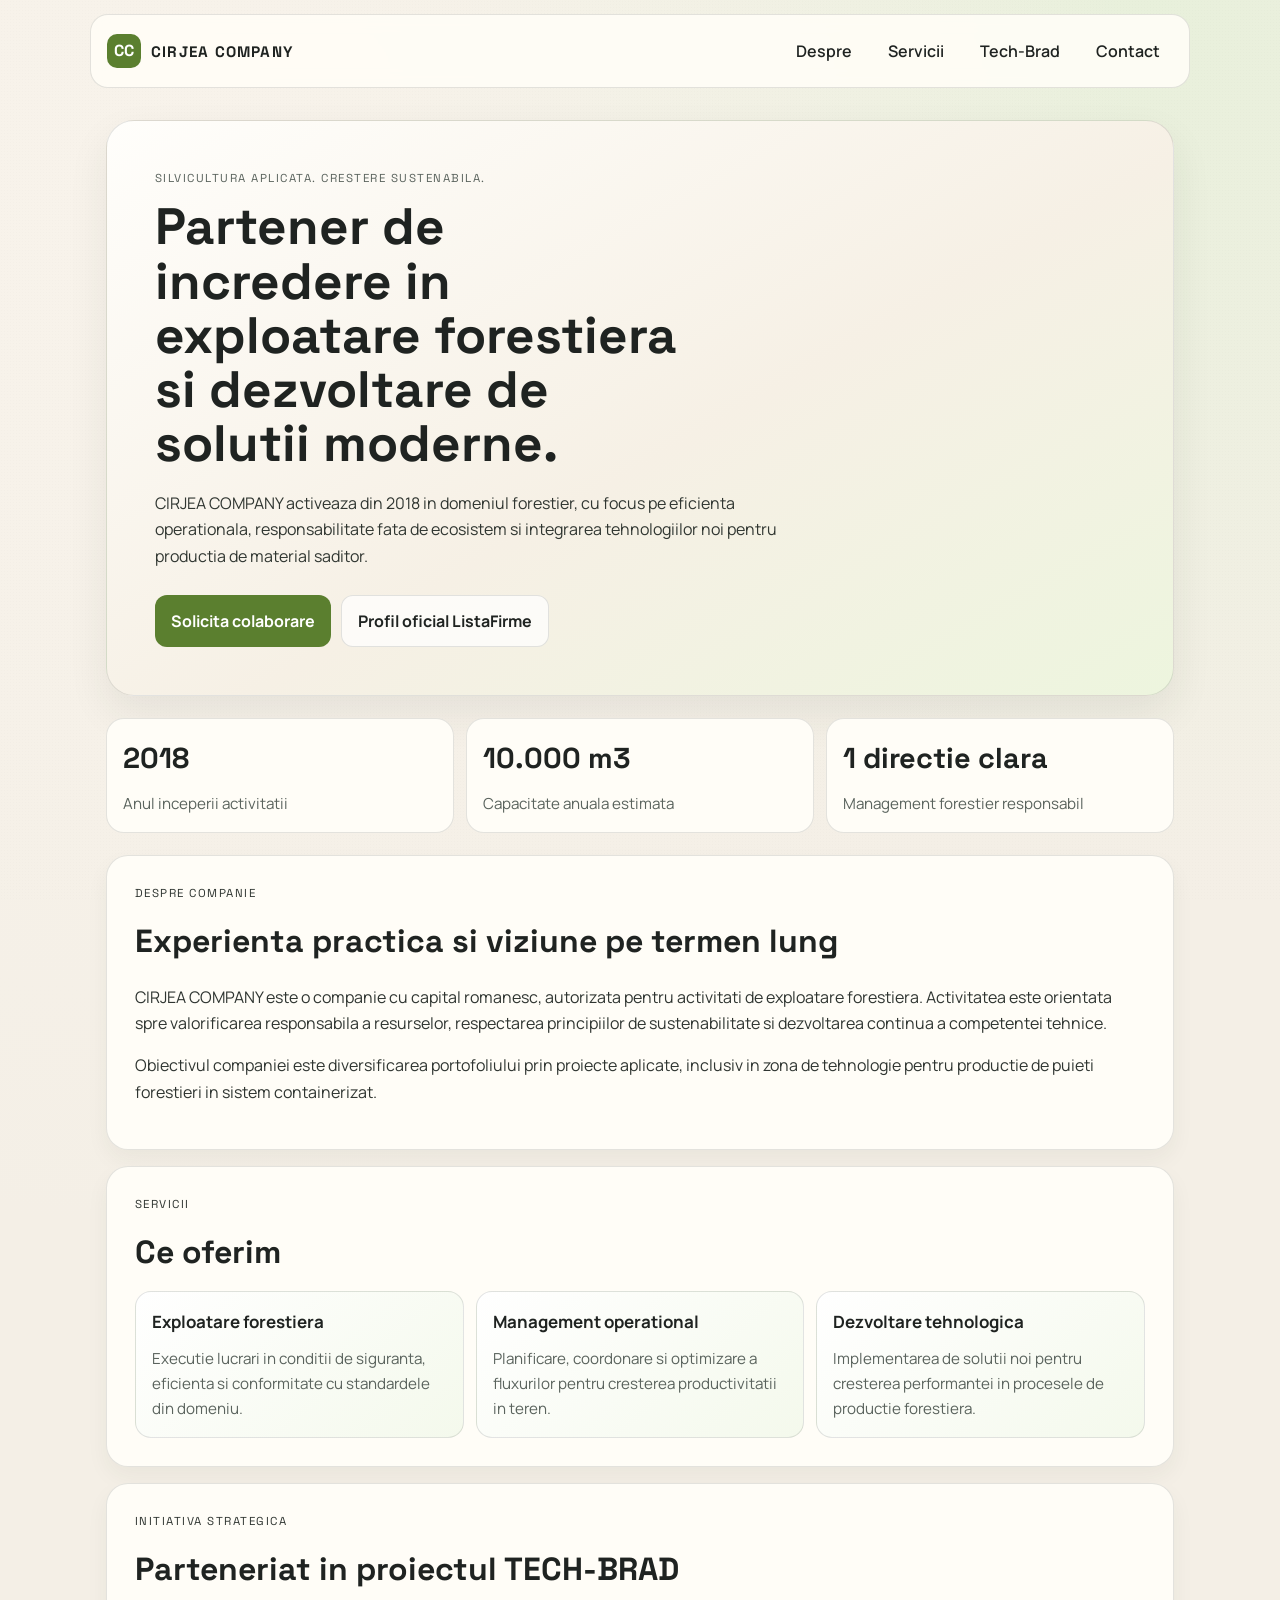
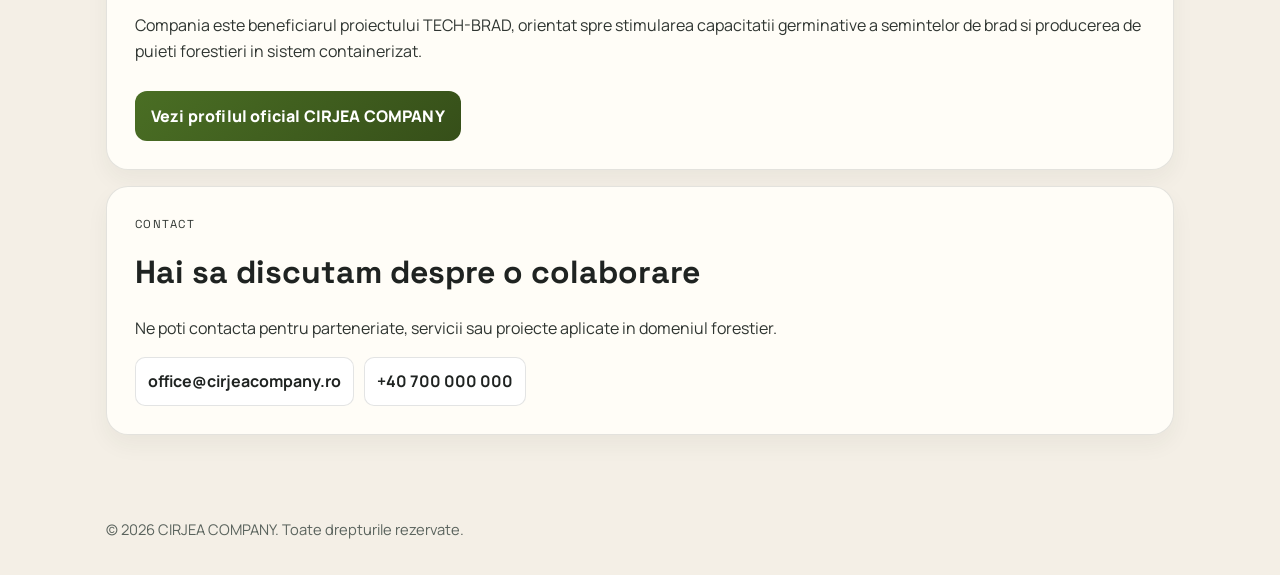
==== index.html @ 81d61fae "Initial CIRJEA site" ====
<!doctype html>
<html lang="ro">
<head>
  <meta charset="utf-8">
  <meta name="viewport" content="width=device-width, initial-scale=1">
  <meta name="description" content="CIRJEA COMPANY - servicii de exploatare forestiera si management durabil al resurselor naturale.">
  <title>CIRJEA COMPANY | Silvicultura si Exploatare Forestiera</title>
  <link rel="preconnect" href="https://fonts.googleapis.com">
  <link rel="preconnect" href="https://fonts.gstatic.com" crossorigin>
  <link href="https://fonts.googleapis.com/css2?family=Manrope:wght@400;500;700;800&family=Space+Grotesk:wght@500;700&display=swap" rel="stylesheet">
  <link rel="stylesheet" href="style.css">
</head>
<body>
  <div class="noise" aria-hidden="true"></div>

  <header class="site-header">
    <a class="logo" href="#top" aria-label="CIRJEA COMPANY acasa">
      <span class="logo-mark">CC</span>
      <span class="logo-text">CIRJEA COMPANY</span>
    </a>

    <button class="menu-btn" id="menuBtn" aria-label="Deschide meniul" aria-expanded="false">
      <span></span>
      <span></span>
    </button>

    <nav class="site-nav" id="siteNav">
      <a href="#despre">Despre</a>
      <a href="#servicii">Servicii</a>
      <a href="#tech-brad">Tech-Brad</a>
      <a href="#contact">Contact</a>
    </nav>
  </header>

  <main id="top">
    <section class="hero reveal">
      <p class="kicker">Silvicultura aplicata. Crestere sustenabila.</p>
      <h1>Partener de incredere in exploatare forestiera si dezvoltare de solutii moderne.</h1>
      <p class="hero-text">
        CIRJEA COMPANY activeaza din 2018 in domeniul forestier, cu focus pe eficienta operationala,
        responsabilitate fata de ecosistem si integrarea tehnologiilor noi pentru productia de material saditor.
      </p>
      <div class="hero-actions">
        <a class="btn btn-primary" href="#contact">Solicita colaborare</a>
        <a class="btn btn-ghost" href="https://listafirme.ro/cirjea-company-srl-38892446/" target="_blank" rel="noopener">Profil oficial ListaFirme</a>
      </div>
    </section>

    <section class="stats reveal" aria-label="Date cheie companie">
      <article>
        <h2>2018</h2>
        <p>Anul inceperii activitatii</p>
      </article>
      <article>
        <h2>10.000 m3</h2>
        <p>Capacitate anuala estimata</p>
      </article>
      <article>
        <h2>1 directie clara</h2>
        <p>Management forestier responsabil</p>
      </article>
    </section>

    <section class="panel reveal" id="despre">
      <div class="panel-head">
        <p class="kicker">Despre companie</p>
        <h2>Experienta practica si viziune pe termen lung</h2>
      </div>
      <p>
        CIRJEA COMPANY este o companie cu capital romanesc, autorizata pentru activitati de exploatare forestiera.
        Activitatea este orientata spre valorificarea responsabila a resurselor, respectarea principiilor de sustenabilitate
        si dezvoltarea continua a competentei tehnice.
      </p>
      <p>
        Obiectivul companiei este diversificarea portofoliului prin proiecte aplicate, inclusiv in zona de tehnologie pentru
        productie de puieti forestieri in sistem containerizat.
      </p>
    </section>

    <section class="panel reveal" id="servicii">
      <div class="panel-head">
        <p class="kicker">Servicii</p>
        <h2>Ce oferim</h2>
      </div>
      <div class="service-grid">
        <article class="service-card">
          <h3>Exploatare forestiera</h3>
          <p>Executie lucrari in conditii de siguranta, eficienta si conformitate cu standardele din domeniu.</p>
        </article>
        <article class="service-card">
          <h3>Management operational</h3>
          <p>Planificare, coordonare si optimizare a fluxurilor pentru cresterea productivitatii in teren.</p>
        </article>
        <article class="service-card">
          <h3>Dezvoltare tehnologica</h3>
          <p>Implementarea de solutii noi pentru cresterea performantei in procesele de productie forestiera.</p>
        </article>
      </div>
    </section>

    <section class="panel reveal" id="tech-brad">
      <div class="panel-head">
        <p class="kicker">Initiativa strategica</p>
        <h2>Parteneriat in proiectul TECH-BRAD</h2>
      </div>
      <p>
        Compania este beneficiarul proiectului TECH-BRAD, orientat spre stimularea capacitatii germinative a semintelor
        de brad si producerea de puieti forestieri in sistem containerizat.
      </p>
      <a class="company-link" href="https://listafirme.ro/cirjea-company-srl-38892446/" target="_blank" rel="noopener">
        Vezi profilul oficial CIRJEA COMPANY
      </a>
    </section>

    <section class="panel reveal" id="contact">
      <div class="panel-head">
        <p class="kicker">Contact</p>
        <h2>Hai sa discutam despre o colaborare</h2>
      </div>
      <p>Ne poti contacta pentru parteneriate, servicii sau proiecte aplicate in domeniul forestier.</p>
      <div class="contact-links">
        <a href="mailto:office@cirjeacompany.ro">office@cirjeacompany.ro</a>
        <a href="tel:+40700000000">+40 700 000 000</a>
      </div>
    </section>
  </main>

  <footer class="site-footer">
    <p>© 2026 CIRJEA COMPANY. Toate drepturile rezervate.</p>
  </footer>

  <script src="script.js"></script>
</body>
</html>
---- style.css ----
:root {
  --bg: #f4efe6;
  --ink: #1f2321;
  --muted: #5a635d;
  --card: #fffdf7;
  --line: rgba(31, 35, 33, 0.12);
  --accent: #5b7f2f;
  --accent-dark: #3f5b20;
  --accent-soft: #dce9c6;
}

* {
  box-sizing: border-box;
}

html,
body {
  margin: 0;
  padding: 0;
}

body {
  font-family: "Manrope", "Segoe UI", sans-serif;
  color: var(--ink);
  background:
    radial-gradient(circle at 10% 10%, #f8f3eb 0%, transparent 45%),
    radial-gradient(circle at 90% 0%, #e8f0db 0%, transparent 35%),
    var(--bg);
  line-height: 1.65;
}

.noise {
  position: fixed;
  inset: 0;
  pointer-events: none;
  opacity: 0.2;
  background-image: radial-gradient(rgba(80, 80, 80, 0.08) 0.6px, transparent 0.6px);
  background-size: 3px 3px;
  z-index: -1;
}

.site-header {
  position: sticky;
  top: 0;
  z-index: 20;
  display: flex;
  justify-content: space-between;
  align-items: center;
  gap: 18px;
  max-width: 1100px;
  margin: 14px auto;
  padding: 14px 16px;
  border: 1px solid var(--line);
  border-radius: 18px;
  background: rgba(255, 253, 247, 0.9);
  backdrop-filter: blur(8px);
}

.logo {
  text-decoration: none;
  color: inherit;
  display: inline-flex;
  align-items: center;
  gap: 10px;
}

.logo-mark {
  font-family: "Space Grotesk", sans-serif;
  font-weight: 700;
  letter-spacing: 0.02em;
  display: inline-grid;
  place-items: center;
  width: 34px;
  height: 34px;
  border-radius: 10px;
  background: var(--accent);
  color: #ffffff;
}

.logo-text {
  font-family: "Space Grotesk", sans-serif;
  font-size: 0.95rem;
  letter-spacing: 0.08em;
  font-weight: 700;
}

.site-nav {
  display: flex;
  flex-wrap: wrap;
  gap: 10px;
}

.site-nav a {
  text-decoration: none;
  color: var(--ink);
  padding: 8px 12px;
  border-radius: 999px;
  font-weight: 600;
  border: 1px solid transparent;
  transition: 0.25s ease;
}

.site-nav a:hover {
  border-color: var(--line);
  background: #ffffff;
}

.menu-btn {
  display: none;
  border: 1px solid var(--line);
  background: #ffffff;
  border-radius: 10px;
  width: 44px;
  height: 40px;
  padding: 8px;
}

.menu-btn span {
  display: block;
  height: 2px;
  border-radius: 2px;
  background: var(--ink);
}

.menu-btn span + span {
  margin-top: 8px;
}

main {
  max-width: 1100px;
  margin: 0 auto;
  padding: 18px 16px 56px;
}

.hero {
  padding: clamp(24px, 4vw, 48px);
  border-radius: 28px;
  border: 1px solid var(--line);
  background: linear-gradient(150deg, #fffefb 0%, #f6f0e5 55%, #edf5de 100%);
  box-shadow: 0 18px 40px rgba(44, 56, 37, 0.08);
}

.kicker {
  font-family: "Space Grotesk", sans-serif;
  text-transform: uppercase;
  letter-spacing: 0.13em;
  font-size: 0.72rem;
  color: var(--muted);
  margin: 0 0 12px;
}

.hero h1 {
  margin: 0;
  font-family: "Space Grotesk", sans-serif;
  font-size: clamp(1.9rem, 5vw, 3.2rem);
  line-height: 1.06;
  max-width: 16ch;
}

.hero-text {
  margin: 18px 0 0;
  max-width: 65ch;
  color: #303631;
}

.hero-actions {
  margin-top: 26px;
  display: flex;
  flex-wrap: wrap;
  gap: 10px;
}

.btn {
  display: inline-flex;
  align-items: center;
  justify-content: center;
  text-decoration: none;
  border-radius: 12px;
  padding: 12px 16px;
  font-weight: 700;
}

.btn-primary {
  background: var(--accent);
  color: #ffffff;
}

.btn-primary:hover {
  background: var(--accent-dark);
}

.btn-ghost {
  color: var(--ink);
  border: 1px solid var(--line);
  background: rgba(255, 255, 255, 0.72);
}

.stats {
  margin: 22px 0;
  display: grid;
  grid-template-columns: repeat(3, minmax(0, 1fr));
  gap: 12px;
}

.stats article {
  padding: 16px;
  border: 1px solid var(--line);
  border-radius: 18px;
  background: var(--card);
}

.stats h2 {
  margin: 0;
  font-size: clamp(1.1rem, 3.6vw, 1.8rem);
  font-family: "Space Grotesk", sans-serif;
}

.stats p {
  margin: 8px 0 0;
  color: var(--muted);
  font-size: 0.95rem;
}

.panel {
  margin-top: 16px;
  border: 1px solid var(--line);
  border-radius: 22px;
  background: var(--card);
  padding: clamp(18px, 3vw, 28px);
  box-shadow: 0 10px 22px rgba(44, 56, 37, 0.05);
}

.panel-head h2 {
  margin: 0;
  font-family: "Space Grotesk", sans-serif;
  font-size: clamp(1.25rem, 3vw, 2rem);
}

.panel p {
  color: #2f3531;
}

.service-grid {
  margin-top: 12px;
  display: grid;
  grid-template-columns: repeat(3, minmax(0, 1fr));
  gap: 12px;
}

.service-card {
  background: linear-gradient(140deg, #ffffff, #f4f9ec);
  border: 1px solid var(--line);
  border-radius: 16px;
  padding: 16px;
}

.service-card h3 {
  margin: 0;
  font-size: 1.06rem;
}

.service-card p {
  margin: 10px 0 0;
  font-size: 0.95rem;
  color: var(--muted);
}

.company-link {
  margin-top: 10px;
  display: inline-flex;
  text-decoration: none;
  color: #ffffff;
  background: linear-gradient(135deg, #4a6e24, #364f19);
  border-radius: 12px;
  padding: 12px 16px;
  font-weight: 800;
  letter-spacing: 0.01em;
}

.company-link:hover {
  filter: brightness(1.05);
}

.contact-links {
  margin-top: 8px;
  display: flex;
  flex-wrap: wrap;
  gap: 10px;
}

.contact-links a {
  text-decoration: none;
  color: var(--ink);
  border: 1px solid var(--line);
  border-radius: 10px;
  padding: 10px 12px;
  background: #ffffff;
  font-weight: 700;
}

.site-footer {
  max-width: 1100px;
  margin: 26px auto 34px;
  padding: 0 16px;
  color: var(--muted);
  font-size: 0.92rem;
}

.reveal {
  opacity: 0;
  transform: translateY(16px);
  transition: opacity 0.45s ease, transform 0.45s ease;
}

.reveal.is-visible {
  opacity: 1;
  transform: translateY(0);
}

@media (max-width: 920px) {
  .service-grid {
    grid-template-columns: 1fr 1fr;
  }

  .stats {
    grid-template-columns: 1fr 1fr;
  }
}

@media (max-width: 720px) {
  .site-header {
    margin: 10px 10px 0;
  }

  .menu-btn {
    display: block;
  }

  .site-nav {
    display: none;
    position: absolute;
    top: calc(100% + 8px);
    right: 0;
    min-width: 210px;
    flex-direction: column;
    padding: 8px;
    border: 1px solid var(--line);
    border-radius: 14px;
    background: #fffef9;
    box-shadow: 0 12px 24px rgba(31, 35, 33, 0.12);
  }

  .site-nav.is-open {
    display: flex;
  }

  .site-nav a {
    border: 1px solid var(--line);
  }

  .hero-actions {
    flex-direction: column;
  }

  .hero-actions .btn {
    width: 100%;
  }

  .stats,
  .service-grid {
    grid-template-columns: 1fr;
  }
}
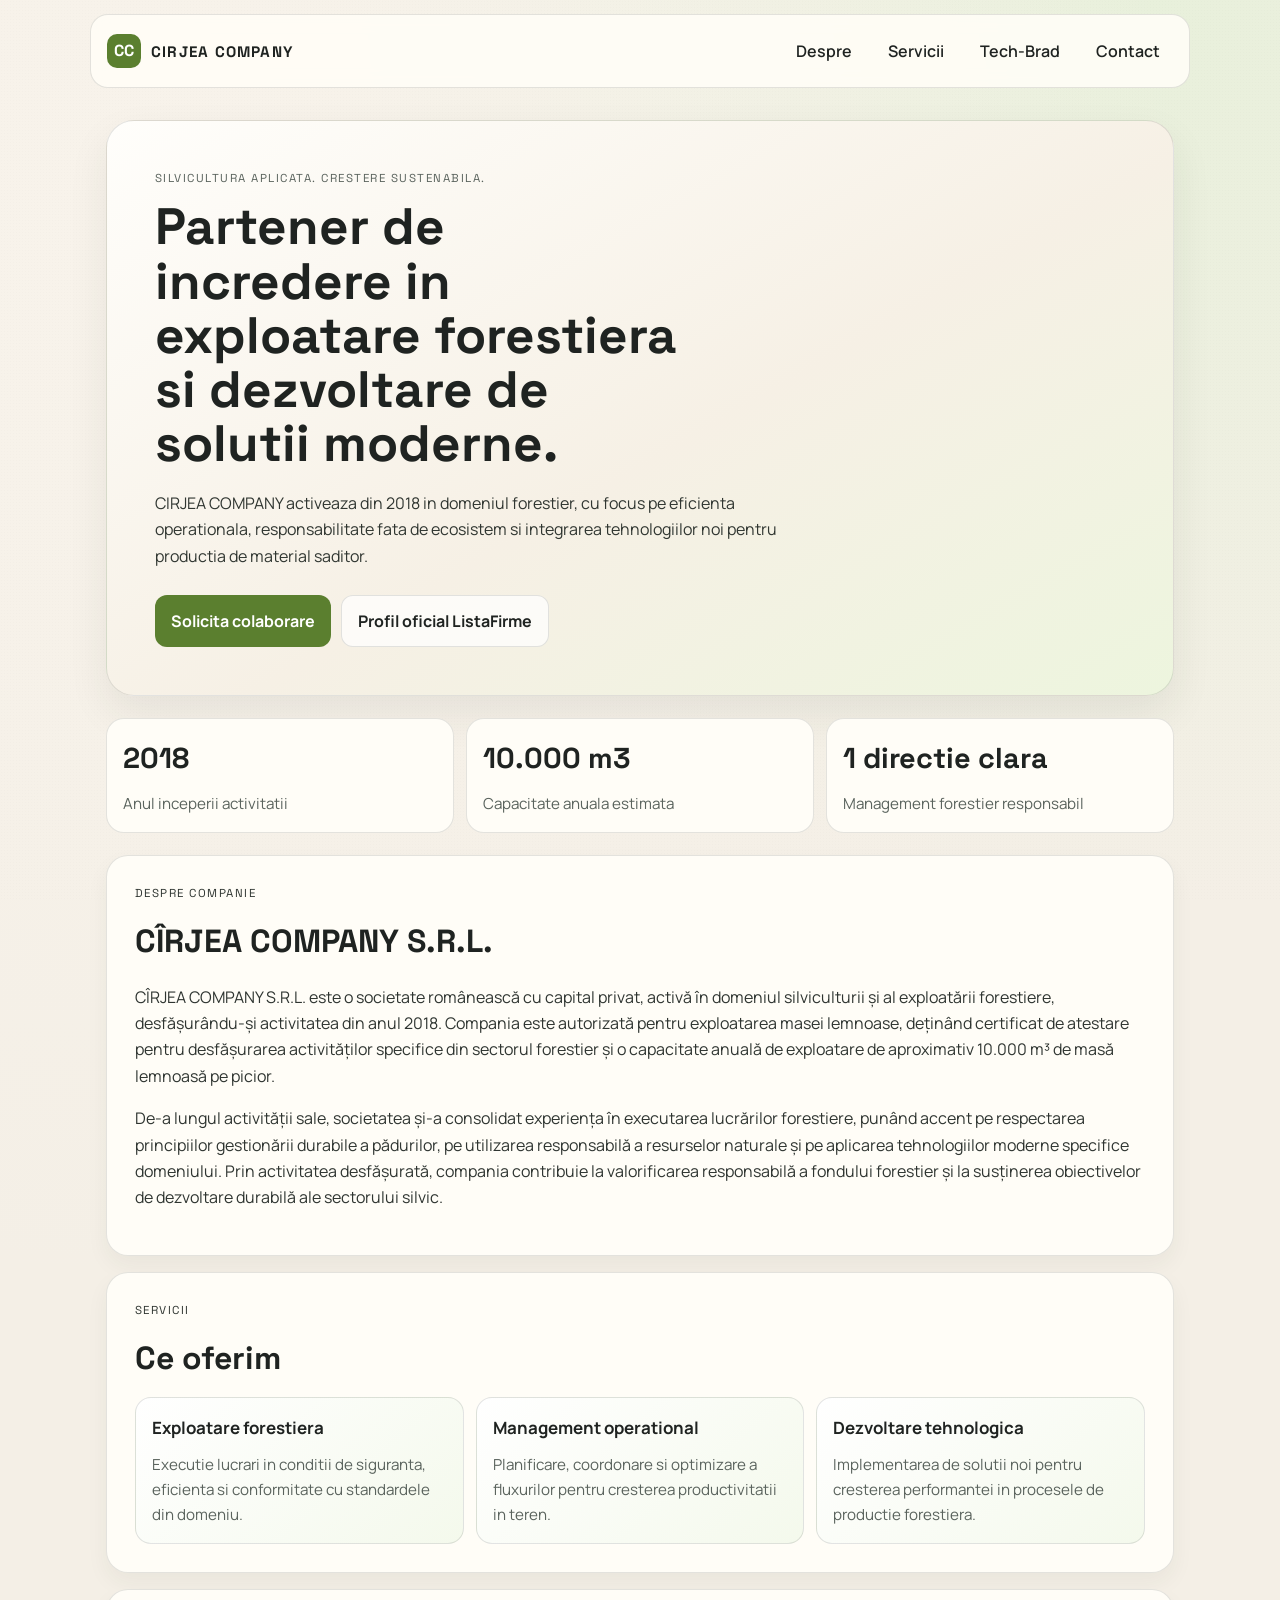
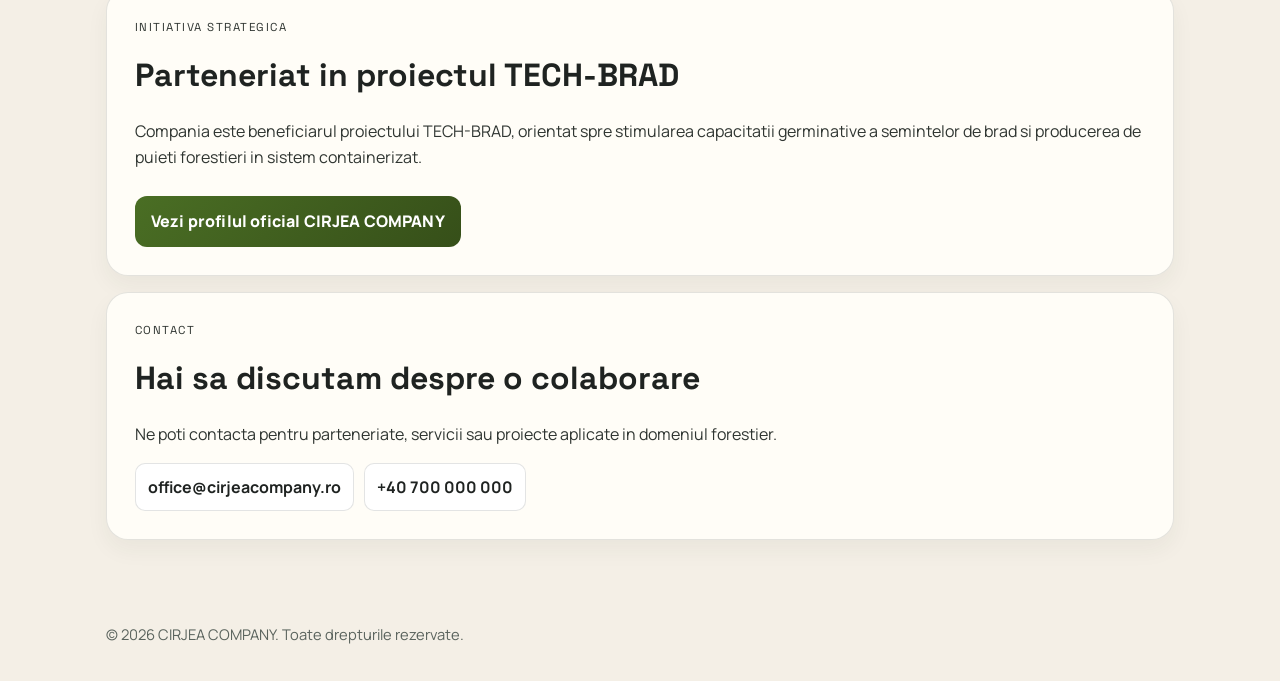
==== commit 1edc9813: "Restore official CÎRJEA company description" ====
--- a/index.html
+++ b/index.html
@@ -64,16 +64,24 @@
     <section class="panel reveal" id="despre">
       <div class="panel-head">
         <p class="kicker">Despre companie</p>
-        <h2>Experienta practica si viziune pe termen lung</h2>
+        <h2>CÎRJEA COMPANY S.R.L.</h2>
       </div>
       <p>
-        CIRJEA COMPANY este o companie cu capital romanesc, autorizata pentru activitati de exploatare forestiera.
-        Activitatea este orientata spre valorificarea responsabila a resurselor, respectarea principiilor de sustenabilitate
-        si dezvoltarea continua a competentei tehnice.
+        CÎRJEA COMPANY S.R.L. este o societate românească cu capital privat, activă în
+        domeniul silviculturii și al exploatării forestiere, desfășurându-și activitatea
+        din anul 2018. Compania este autorizată pentru exploatarea masei lemnoase,
+        deținând certificat de atestare pentru desfășurarea activităților specifice din
+        sectorul forestier și o capacitate anuală de exploatare de aproximativ 10.000 m³
+        de masă lemnoasă pe picior.
       </p>
       <p>
-        Obiectivul companiei este diversificarea portofoliului prin proiecte aplicate, inclusiv in zona de tehnologie pentru
-        productie de puieti forestieri in sistem containerizat.
+        De-a lungul activității sale, societatea și-a consolidat experiența în executarea
+        lucrărilor forestiere, punând accent pe respectarea principiilor gestionării
+        durabile a pădurilor, pe utilizarea responsabilă a resurselor naturale și pe
+        aplicarea tehnologiilor moderne specifice domeniului. Prin activitatea
+        desfășurată, compania contribuie la valorificarea responsabilă a fondului
+        forestier și la susținerea obiectivelor de dezvoltare durabilă ale sectorului
+        silvic.
       </p>
     </section>
 
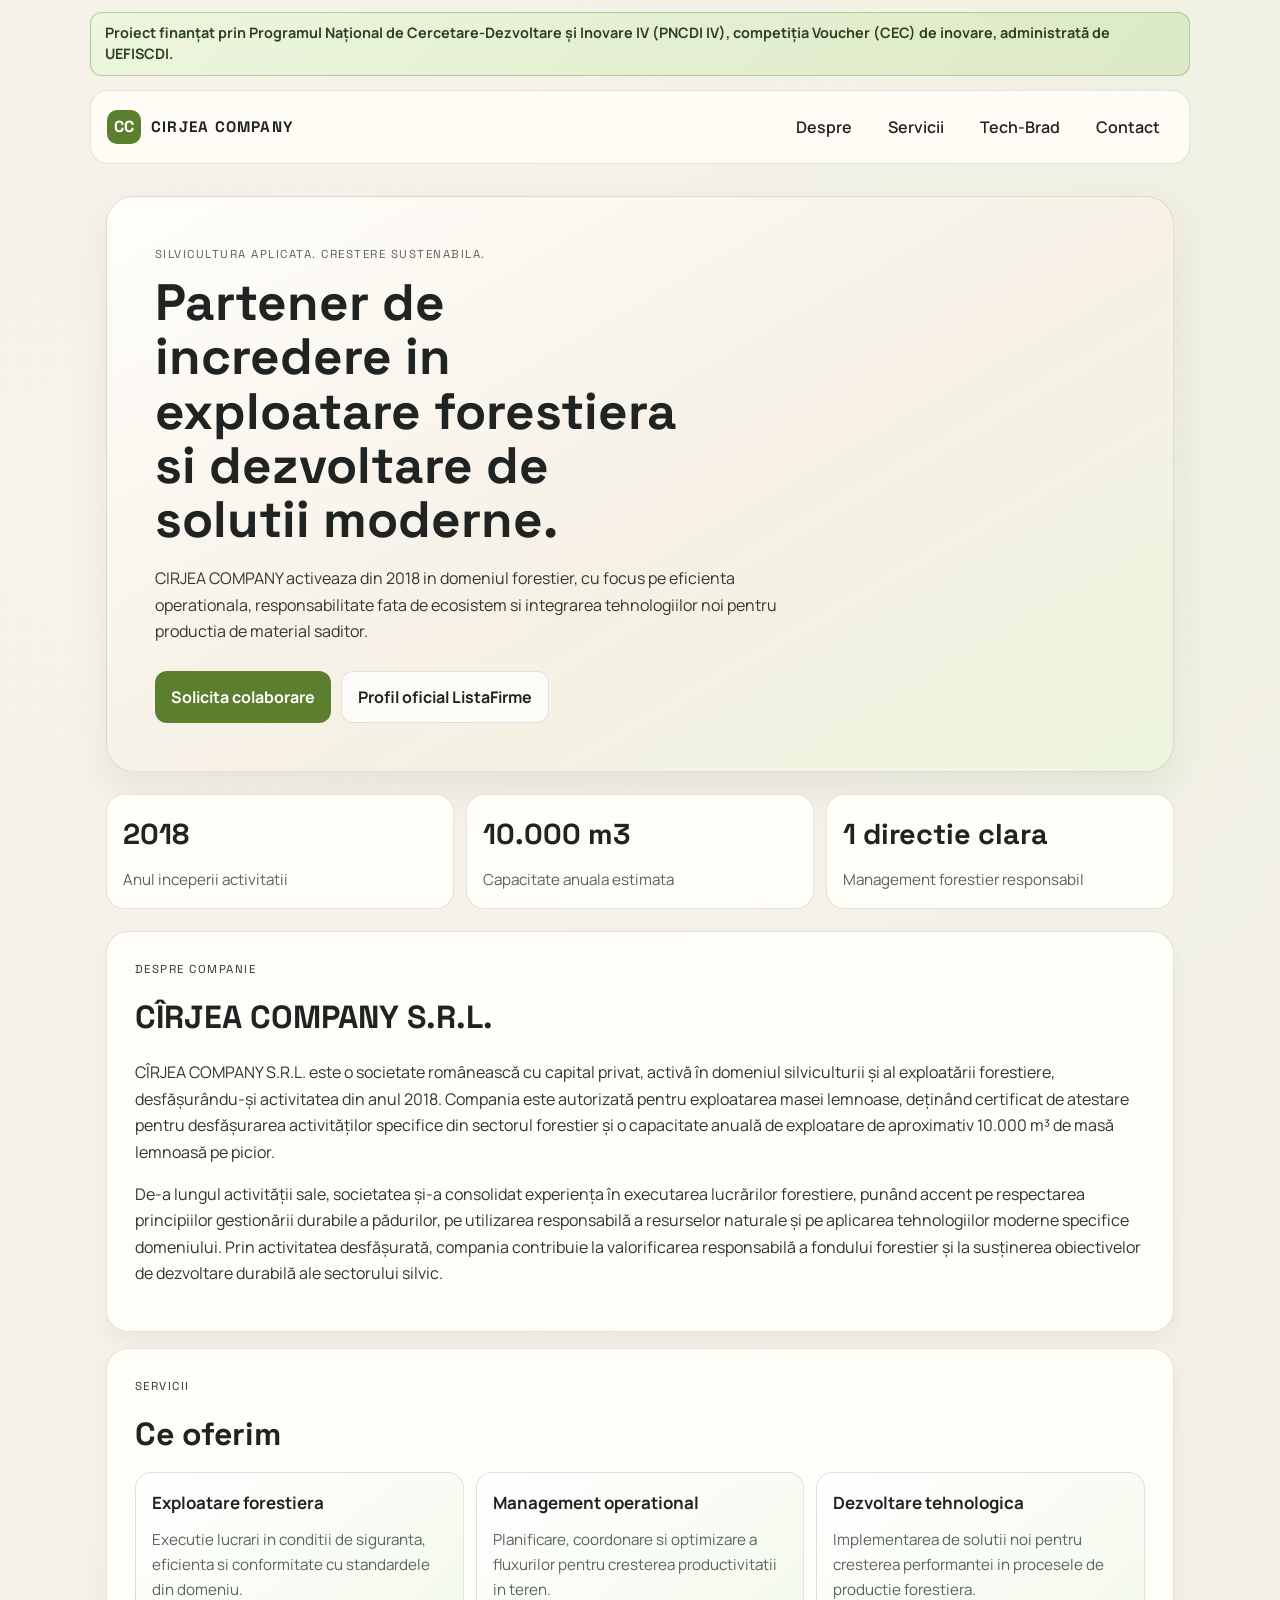
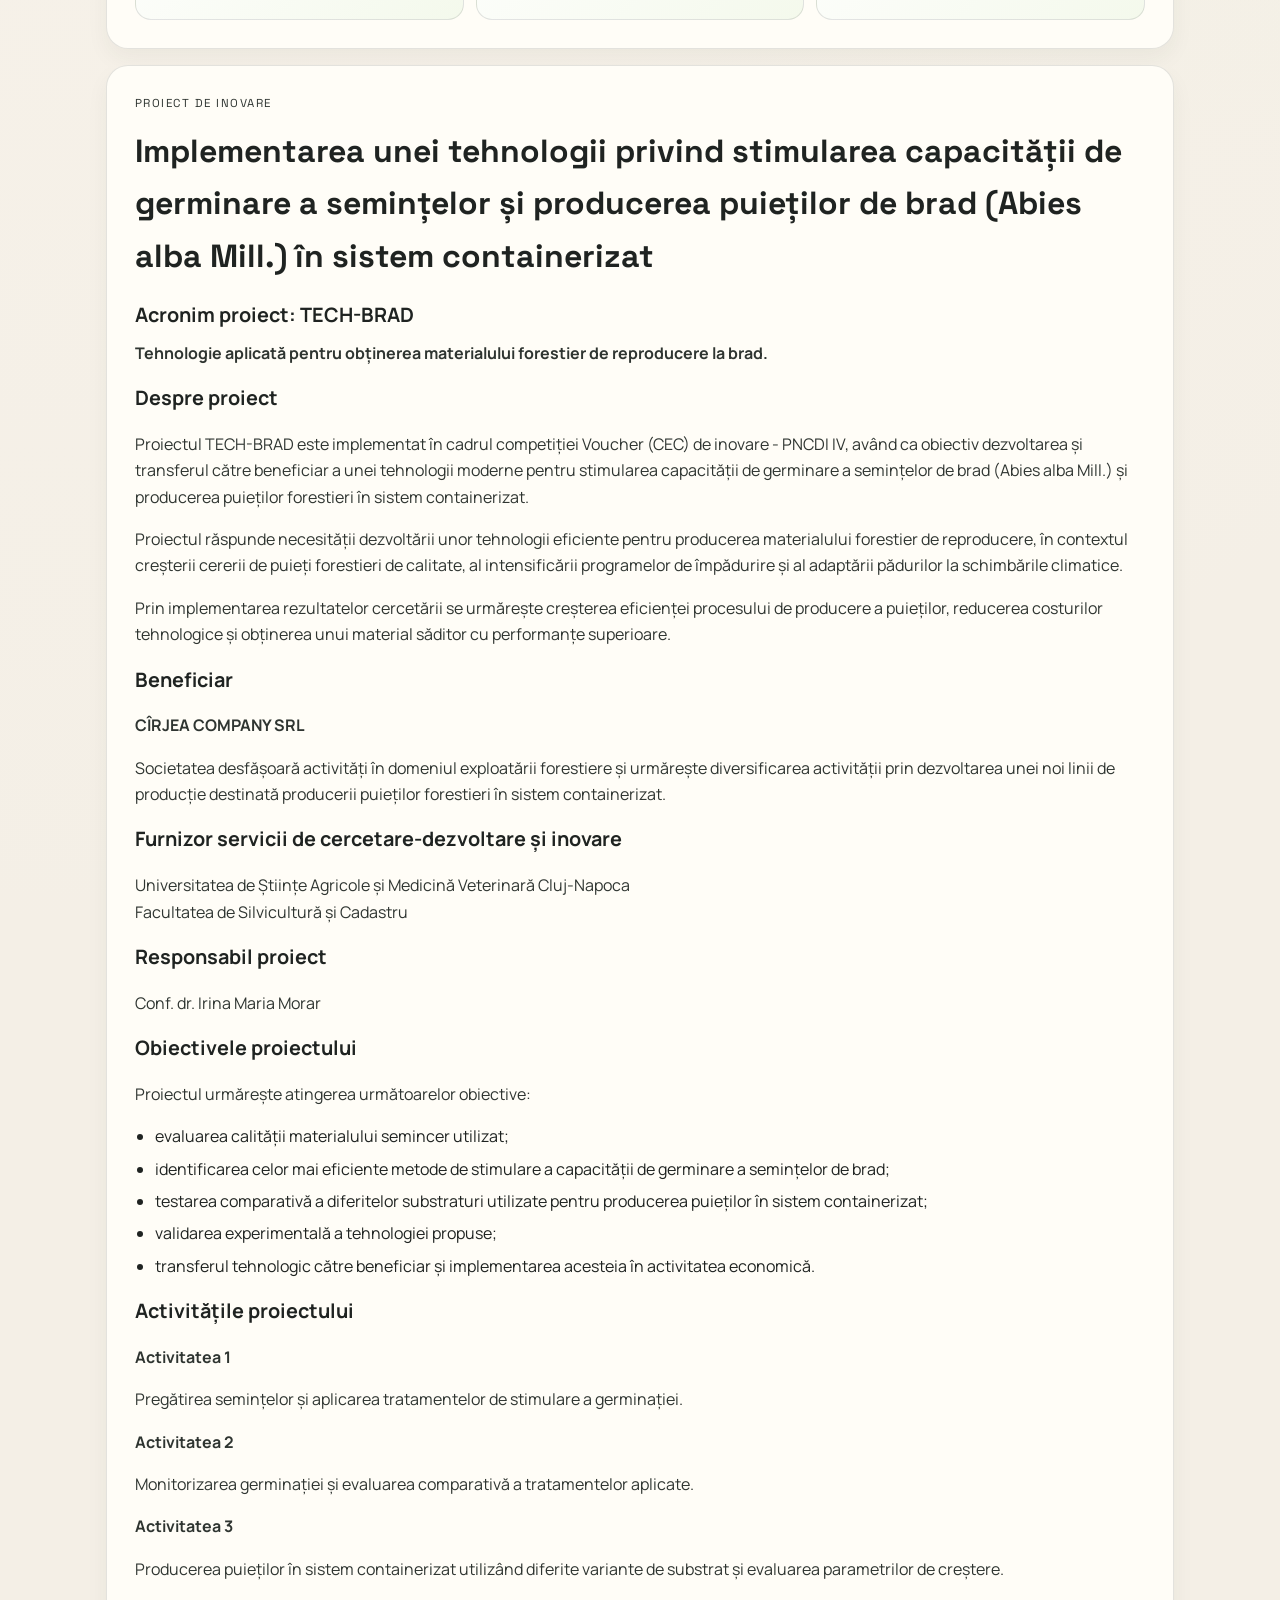
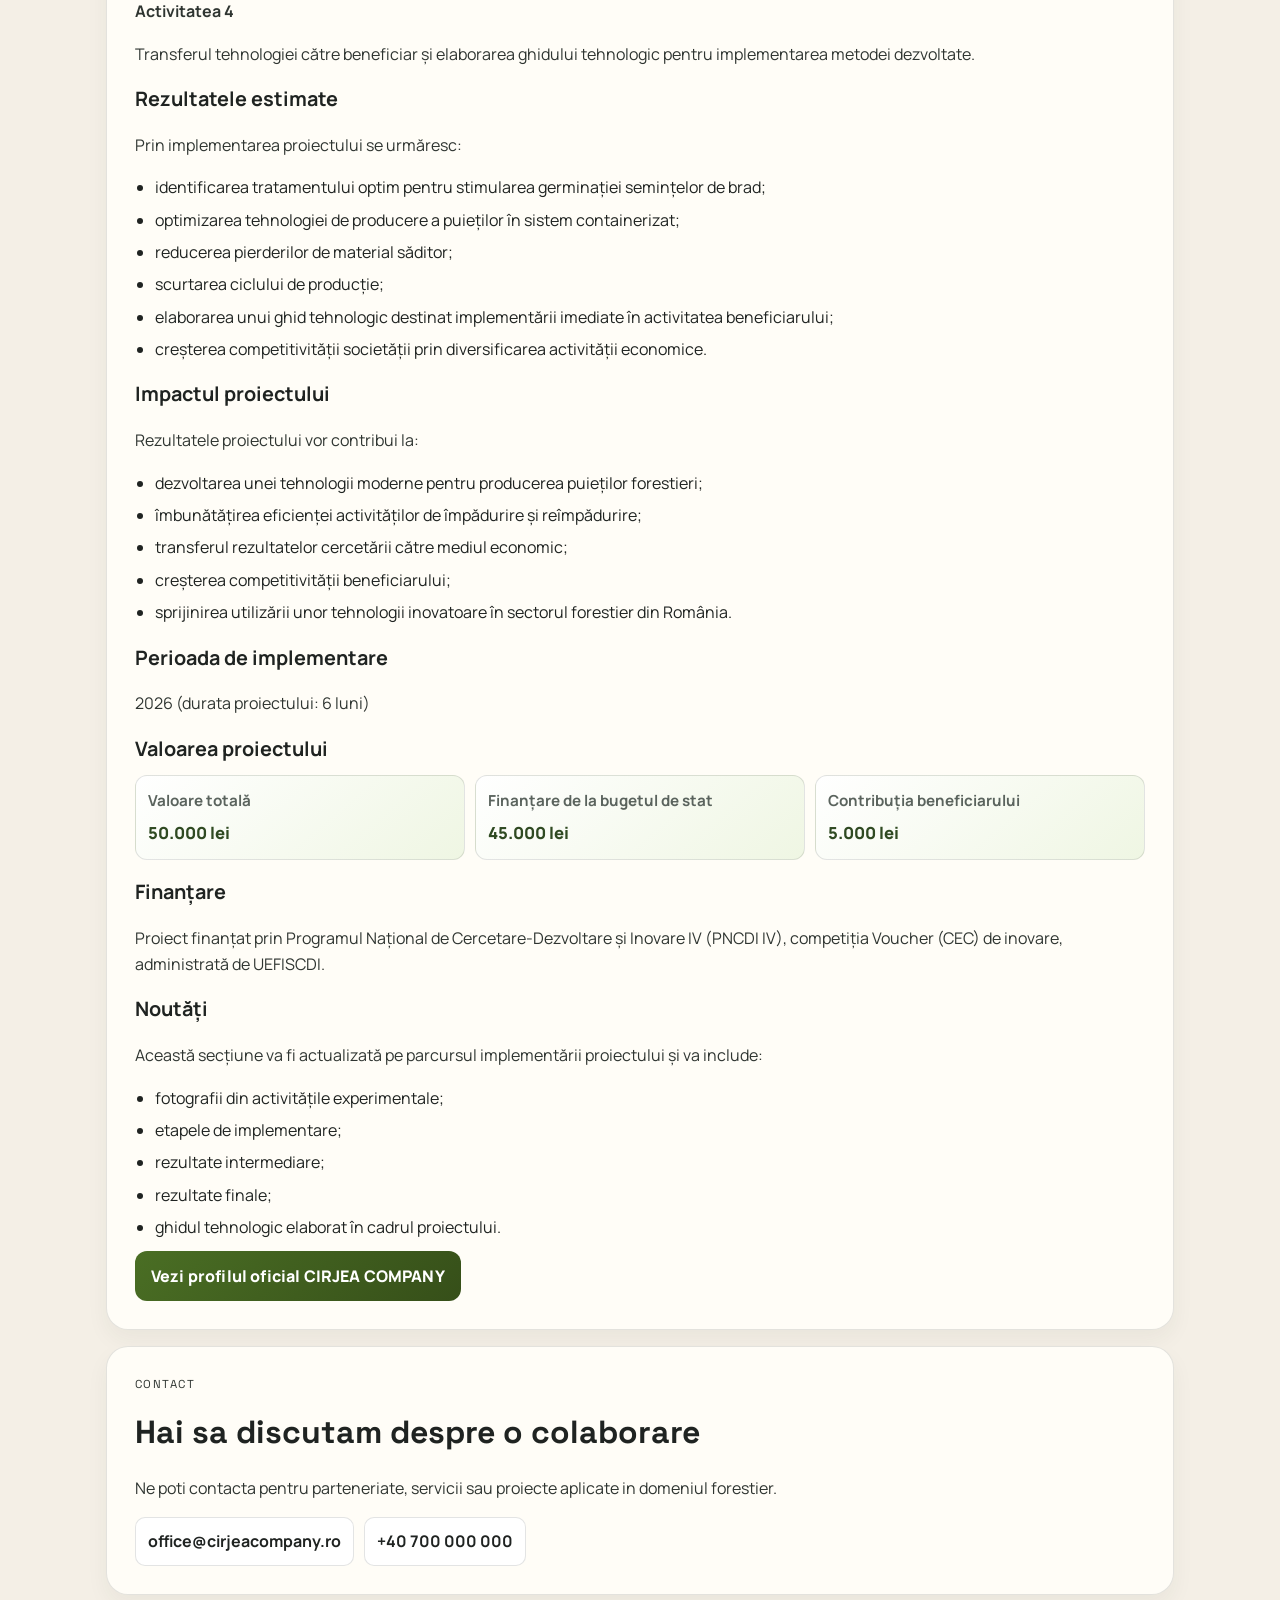
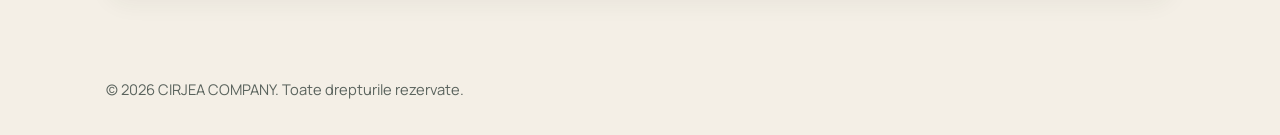
==== commit b8f7718f: "Add full TECH-BRAD section and funding banner" ====
--- a/index.html
+++ b/index.html
@@ -12,6 +12,10 @@
 </head>
 <body>
   <div class="noise" aria-hidden="true"></div>
+  <div class="funding-banner" role="note" aria-label="Informatii finantare proiect">
+    Proiect finanțat prin Programul Național de Cercetare-Dezvoltare și Inovare IV (PNCDI IV),
+    competiția Voucher (CEC) de inovare, administrată de UEFISCDI.
+  </div>
 
   <header class="site-header">
     <a class="logo" href="#top" aria-label="CIRJEA COMPANY acasa">
@@ -108,13 +112,121 @@
 
     <section class="panel reveal" id="tech-brad">
       <div class="panel-head">
-        <p class="kicker">Initiativa strategica</p>
-        <h2>Parteneriat in proiectul TECH-BRAD</h2>
-      </div>
-      <p>
-        Compania este beneficiarul proiectului TECH-BRAD, orientat spre stimularea capacitatii germinative a semintelor
-        de brad si producerea de puieti forestieri in sistem containerizat.
-      </p>
+        <p class="kicker">Proiect de inovare</p>
+        <h2>Implementarea unei tehnologii privind stimularea capacității de germinare a semințelor și producerea puieților de brad (Abies alba Mill.) în sistem containerizat</h2>
+      </div>
+
+      <h3>Acronim proiect: TECH-BRAD</h3>
+      <p class="lead-text">Tehnologie aplicată pentru obținerea materialului forestier de reproducere la brad.</p>
+
+      <h3>Despre proiect</h3>
+      <p>
+        Proiectul TECH-BRAD este implementat în cadrul competiției Voucher (CEC) de inovare - PNCDI IV,
+        având ca obiectiv dezvoltarea și transferul către beneficiar a unei tehnologii moderne pentru stimularea
+        capacității de germinare a semințelor de brad (Abies alba Mill.) și producerea puieților forestieri
+        în sistem containerizat.
+      </p>
+      <p>
+        Proiectul răspunde necesității dezvoltării unor tehnologii eficiente pentru producerea materialului
+        forestier de reproducere, în contextul creșterii cererii de puieți forestieri de calitate,
+        al intensificării programelor de împădurire și al adaptării pădurilor la schimbările climatice.
+      </p>
+      <p>
+        Prin implementarea rezultatelor cercetării se urmărește creșterea eficienței procesului de producere a puieților,
+        reducerea costurilor tehnologice și obținerea unui material săditor cu performanțe superioare.
+      </p>
+
+      <h3>Beneficiar</h3>
+      <p><strong>CÎRJEA COMPANY SRL</strong></p>
+      <p>
+        Societatea desfășoară activități în domeniul exploatării forestiere și urmărește diversificarea activității
+        prin dezvoltarea unei noi linii de producție destinată producerii puieților forestieri în sistem containerizat.
+      </p>
+
+      <h3>Furnizor servicii de cercetare-dezvoltare și inovare</h3>
+      <p>
+        Universitatea de Științe Agricole și Medicină Veterinară Cluj-Napoca<br>
+        Facultatea de Silvicultură și Cadastru
+      </p>
+
+      <h3>Responsabil proiect</h3>
+      <p>Conf. dr. Irina Maria Morar</p>
+
+      <h3>Obiectivele proiectului</h3>
+      <p>Proiectul urmărește atingerea următoarelor obiective:</p>
+      <ul>
+        <li>evaluarea calității materialului semincer utilizat;</li>
+        <li>identificarea celor mai eficiente metode de stimulare a capacității de germinare a semințelor de brad;</li>
+        <li>testarea comparativă a diferitelor substraturi utilizate pentru producerea puieților în sistem containerizat;</li>
+        <li>validarea experimentală a tehnologiei propuse;</li>
+        <li>transferul tehnologic către beneficiar și implementarea acesteia în activitatea economică.</li>
+      </ul>
+
+      <h3>Activitățile proiectului</h3>
+      <p><strong>Activitatea 1</strong></p>
+      <p>Pregătirea semințelor și aplicarea tratamentelor de stimulare a germinației.</p>
+      <p><strong>Activitatea 2</strong></p>
+      <p>Monitorizarea germinației și evaluarea comparativă a tratamentelor aplicate.</p>
+      <p><strong>Activitatea 3</strong></p>
+      <p>Producerea puieților în sistem containerizat utilizând diferite variante de substrat și evaluarea parametrilor de creștere.</p>
+      <p><strong>Activitatea 4</strong></p>
+      <p>Transferul tehnologiei către beneficiar și elaborarea ghidului tehnologic pentru implementarea metodei dezvoltate.</p>
+
+      <h3>Rezultatele estimate</h3>
+      <p>Prin implementarea proiectului se urmăresc:</p>
+      <ul>
+        <li>identificarea tratamentului optim pentru stimularea germinației semințelor de brad;</li>
+        <li>optimizarea tehnologiei de producere a puieților în sistem containerizat;</li>
+        <li>reducerea pierderilor de material săditor;</li>
+        <li>scurtarea ciclului de producție;</li>
+        <li>elaborarea unui ghid tehnologic destinat implementării imediate în activitatea beneficiarului;</li>
+        <li>creșterea competitivității societății prin diversificarea activității economice.</li>
+      </ul>
+
+      <h3>Impactul proiectului</h3>
+      <p>Rezultatele proiectului vor contribui la:</p>
+      <ul>
+        <li>dezvoltarea unei tehnologii moderne pentru producerea puieților forestieri;</li>
+        <li>îmbunătățirea eficienței activităților de împădurire și reîmpădurire;</li>
+        <li>transferul rezultatelor cercetării către mediul economic;</li>
+        <li>creșterea competitivității beneficiarului;</li>
+        <li>sprijinirea utilizării unor tehnologii inovatoare în sectorul forestier din România.</li>
+      </ul>
+
+      <h3>Perioada de implementare</h3>
+      <p>2026 (durata proiectului: 6 luni)</p>
+
+      <h3>Valoarea proiectului</h3>
+      <div class="info-grid">
+        <article>
+          <h4>Valoare totală</h4>
+          <p>50.000 lei</p>
+        </article>
+        <article>
+          <h4>Finanțare de la bugetul de stat</h4>
+          <p>45.000 lei</p>
+        </article>
+        <article>
+          <h4>Contribuția beneficiarului</h4>
+          <p>5.000 lei</p>
+        </article>
+      </div>
+
+      <h3>Finanțare</h3>
+      <p>
+        Proiect finanțat prin Programul Național de Cercetare-Dezvoltare și Inovare IV (PNCDI IV),
+        competiția Voucher (CEC) de inovare, administrată de UEFISCDI.
+      </p>
+
+      <h3>Noutăți</h3>
+      <p>Această secțiune va fi actualizată pe parcursul implementării proiectului și va include:</p>
+      <ul>
+        <li>fotografii din activitățile experimentale;</li>
+        <li>etapele de implementare;</li>
+        <li>rezultate intermediare;</li>
+        <li>rezultate finale;</li>
+        <li>ghidul tehnologic elaborat în cadrul proiectului.</li>
+      </ul>
       <a class="company-link" href="https://listafirme.ro/cirjea-company-srl-38892446/" target="_blank" rel="noopener">
         Vezi profilul oficial CIRJEA COMPANY
       </a>
--- a/style.css
+++ b/style.css
@@ -27,6 +27,19 @@
     radial-gradient(circle at 90% 0%, #e8f0db 0%, transparent 35%),
     var(--bg);
   line-height: 1.65;
+}
+
+.funding-banner {
+  max-width: 1100px;
+  margin: 12px auto 0;
+  padding: 10px 14px;
+  border: 1px solid rgba(74, 110, 36, 0.32);
+  border-radius: 12px;
+  background: linear-gradient(130deg, #edf6de, #dce9c6);
+  color: #2c4320;
+  font-size: 0.9rem;
+  font-weight: 700;
+  line-height: 1.45;
 }
 
 .noise {
@@ -240,6 +253,53 @@
   color: #2f3531;
 }
 
+.panel h3 {
+  margin: 16px 0 8px;
+  font-size: clamp(1.02rem, 2.2vw, 1.24rem);
+}
+
+.panel h4 {
+  margin: 0;
+  font-size: 0.95rem;
+  color: var(--muted);
+}
+
+.lead-text {
+  margin-top: 2px;
+  font-weight: 700;
+  color: #2c4320;
+}
+
+.panel ul {
+  margin: 8px 0 0;
+  padding-left: 20px;
+}
+
+.panel li + li {
+  margin-top: 6px;
+}
+
+.info-grid {
+  display: grid;
+  grid-template-columns: repeat(3, minmax(0, 1fr));
+  gap: 10px;
+  margin-top: 10px;
+}
+
+.info-grid article {
+  border: 1px solid var(--line);
+  border-radius: 12px;
+  padding: 12px;
+  background: linear-gradient(140deg, #ffffff, #eff6e3);
+}
+
+.info-grid p {
+  margin: 6px 0 0;
+  font-size: 1.04rem;
+  font-weight: 800;
+  color: #2f4a22;
+}
+
 .service-grid {
   margin-top: 12px;
   display: grid;
@@ -328,6 +388,13 @@
 }
 
 @media (max-width: 720px) {
+  .funding-banner {
+    margin: 8px 10px 0;
+    padding: 9px 10px;
+    font-size: 0.83rem;
+    border-radius: 10px;
+  }
+
   .site-header {
     margin: 10px 10px 0;
   }
@@ -370,4 +437,8 @@
   .service-grid {
     grid-template-columns: 1fr;
   }
-}
+
+  .info-grid {
+    grid-template-columns: 1fr;
+  }
+}
